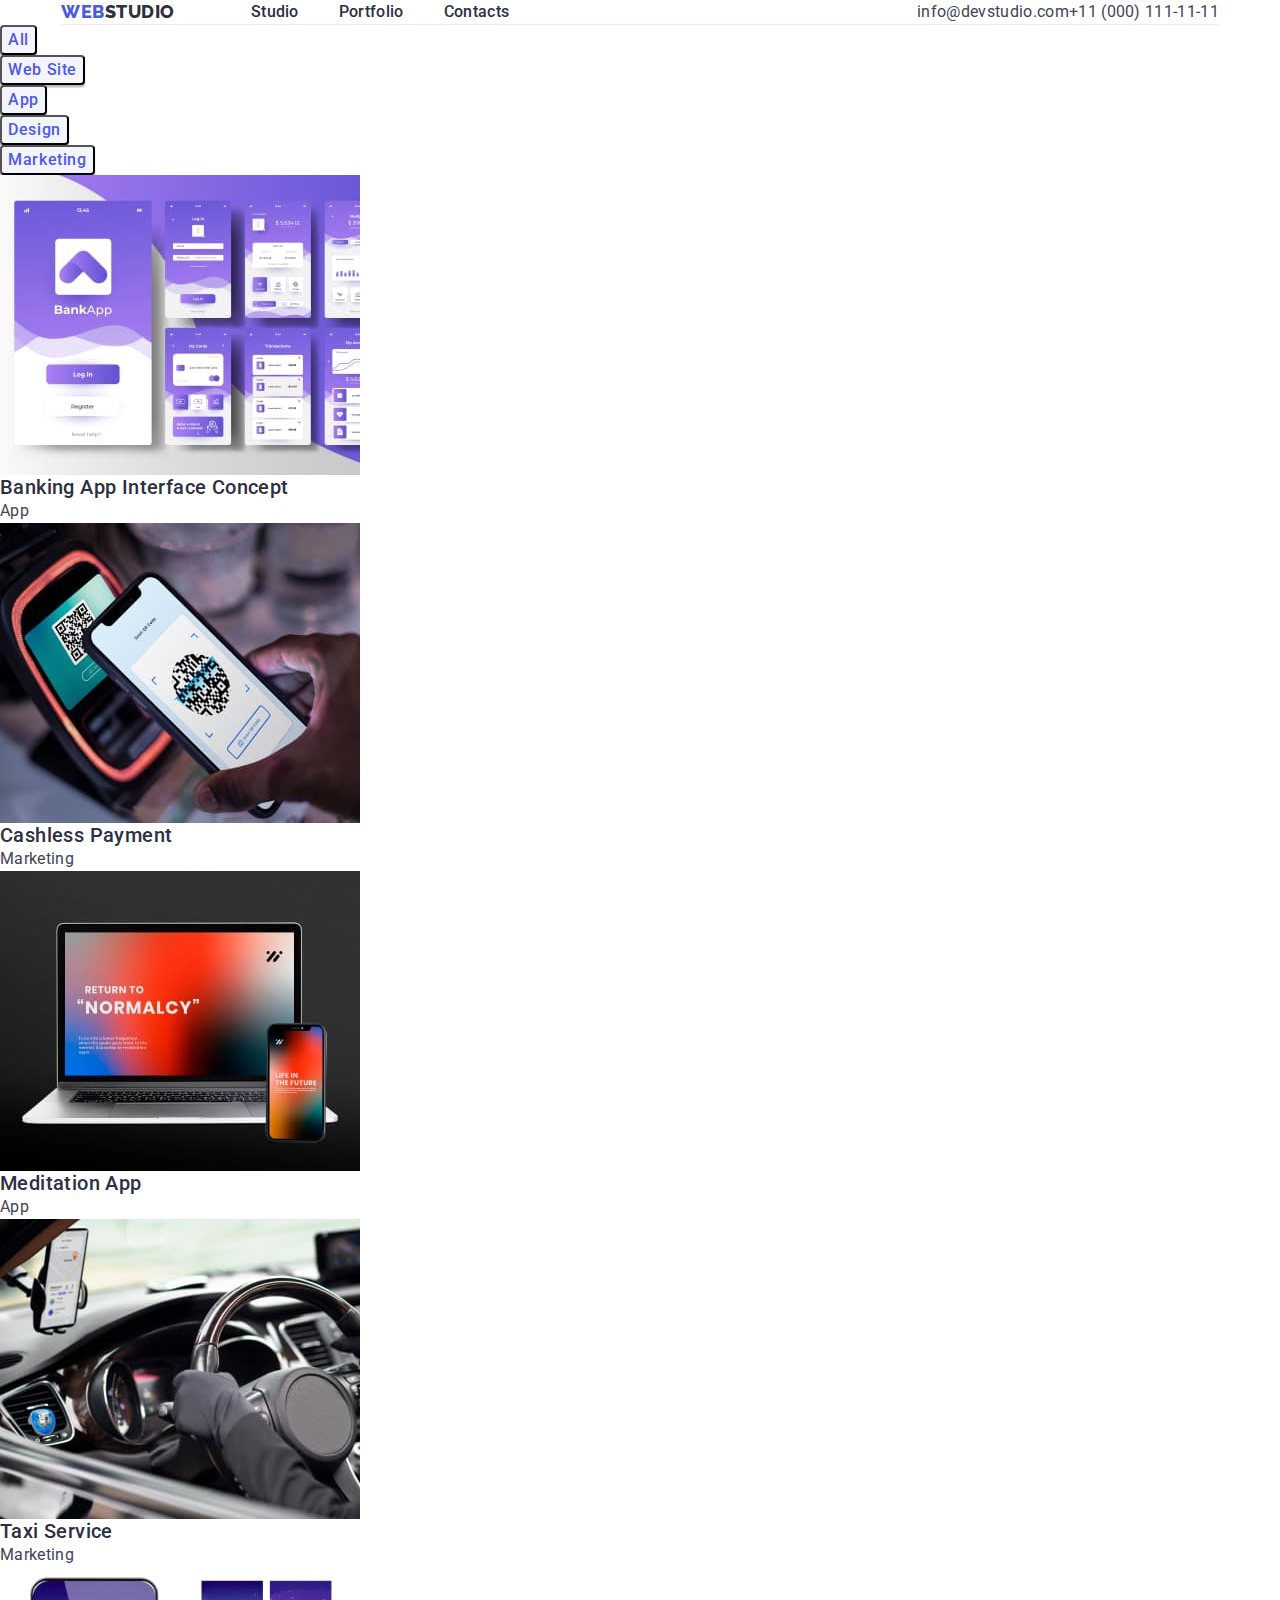
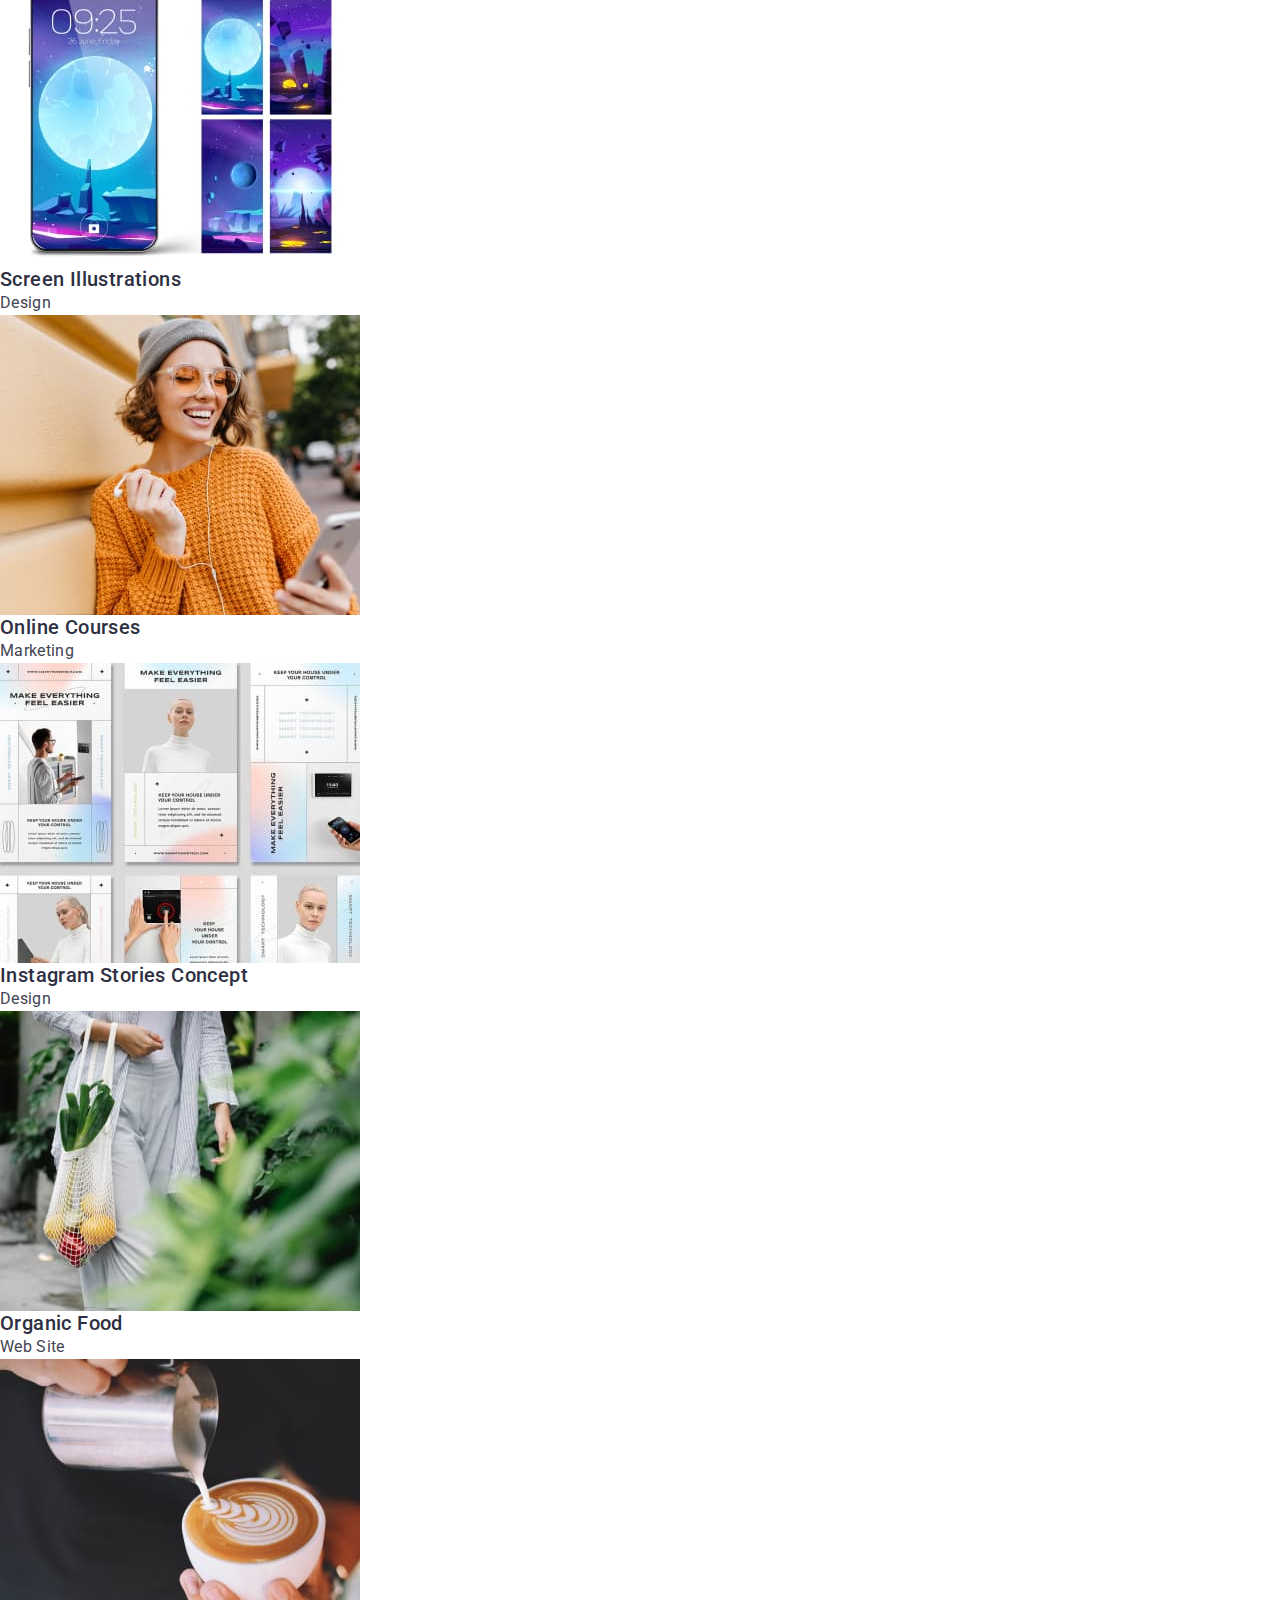
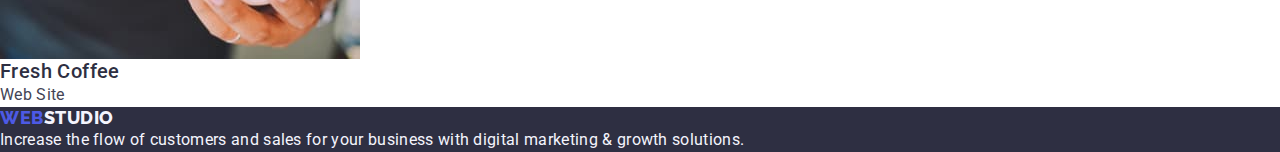
==== portfolio.html @ 2ce1f4b0 "main" ====
<!DOCTYPE html>
<html lang="en">
  <head>
    <meta charset="UTF-8" />
    <meta http-equiv="X-UA-Compatible" content="IE=edge" />
    <meta name="viewport" content="width=device-width, initial-scale=1.0" />
    <link rel="stylesheet" href="https://cdnjs.cloudflare.com/ajax/libs/modern-normalize/1.1.0/modern-normalize.min.css">
    <link rel="stylesheet" href="./css/styles.css" />
    <link rel="preconnect" href="https://fonts.googleapis.com" />
    <link rel="preconnect" href="https://fonts.gstatic.com" crossorigin />
    <link
      href="https://fonts.googleapis.com/css2?family=Montserrat:wght@400;700&family=Raleway:wght@800&family=Roboto:wght@400;500;700&display=swap"
      rel="stylesheet"
    />
    <title>Portfolio</title>
  </head>
  <body>
    <!--Navigation-->
    <header class="main-header">
      <div class="header-container cointainer">
      <nav class="main-navigation">
        <a class="link-logo link" href="./index.html">Web<span class="logo-studio">Studio</span></a>
        <ul class="list-navigation list">
          <li class="list-nav"><a href="./index.html" class="list-link link">Studio</a></li>
          <li class="list-nav">
            <a href="./portfolio.html" class="list-link link">Portfolio</a>
          </li>
          <li class="list-nav">
            <a href="" class="list-link link">Contacts</a>
          </li>
        </ul>
      </nav>
      <address class="adress-nav">
        <ul class="adress-list list">
          <li>
            <a href="mailto:info@devstudio.com" class="adress-link link">info@devstudio.com</a>
          </li>
          <li>
            <a href="tel:+110001111111" class="adress-link link">+11 (000) 111-11-11</a>
          </li>
        </ul>
      </address>
      </div>
    </header>
    <main>
      <!--Filter buttons-->
      <section class="portfolio-section">
        <h1 hidden class="port-hidden list">LOren ipsum</h1>
        <ul class="buttons-filters list">
          <li><button class="portfolio-btn" type="button">All</button></li>
          <li><button class="portfolio-btn" type="button">Web Site</button></li>
          <li><button class="portfolio-btn" type="button">App</button></li>
          <li><button class="portfolio-btn" type="button">Design</button></li>
          <li><button class="portfolio-btn" type="button">Marketing</button></li>
      </ul>
        <!--Photo main-->
        <ul class="photo-port list">
          <li class="photo-port-list">
            <a href="" class="link"><img
              src="./images/portfolio/bankapp.jpg"
              alt="baknking app"
              width="360"/>
            <h2 class="photo-name">Banking App Interface Concept</h2>
            <p class="photo-tag">App</p></a>
          </li>
          <li class="photo-port-list">
            <a href="" class="link"><img
              src="./images/portfolio/payment.jpg"
              alt="nfc payment"
              width="360"/>
            <h2 class="photo-name">Cashless Payment</h2>
            <p class="photo-tag">Marketing</p></a>
          </li>
          <li class="photo-port-list">
            <a href="" class="link"><img
              src="./images/portfolio/meditationapp.jpg"
              alt="notebook and mobile"
              width="360"
            />
            <h2 class="photo-name">Meditation App</h2>
            <p class="photo-tag">App</p></a>
          </li>
          <li class="photo-port-list">
            <a href="" class="link"><img
              src="./images/portfolio/taxiservices.jpg"
              alt="driving auto"
              width="360"
            />
            <h2 class="photo-name">Taxi Service</h2>
            <p class="photo-tag">Marketing</p></a>
          </li>
          <li class="photo-port-list">
            <a href="" class="link"><img
              src="./images/portfolio/screenilustration.jpg"
              alt="images in phone"
              width="360"/>
            <h2 class="photo-name">Screen Illustrations</h2>
            <p class="photo-tag">Design</p></a> 
          </li>
          <li class="photo-port-list">
           <a href="" class="link"><img
            src="./images/portfolio/onlinecources.jpg"
            alt="girl and mobile phone"
            width="360"/>
          <h2 class="photo-name">Online Courses</h2>
          <p class="photo-tag">Marketing</p></a> 
          </li>
          <li class="photo-port-list">
            <a href="" class="link"><img
              src="./images/portfolio/instagramstories.jpg"
              alt="instagram pictures"
              width="360"/>
            <h2 class="photo-name">Instagram Stories Concept</h2>
            <p class="photo-tag">Design</p></a>
          </li>
          <li class="photo-port-list">
           <a href="" class="link"><img
            src="./images/portfolio/organicfood.jpg"
            alt="bag with vegetables"
            width="360"/>
          <h2 class="photo-name">Organic Food</h2>
          <p class="photo-tag">Web Site</p></a> 
          </li>
          <li class="photo-port-list">
            <a href="" class="link"><img
              src="./images/portfolio/coffie.jpg"
              alt="barista makes coffee"
              width="360"
            />
            <h2 class="photo-name">Fresh Coffee</h2>
            <p class="photo-tag">Web Site</p></a>
          </li>
        </ul>
      </section>
    </main>
    <!--footer-->
    <footer class="footer">
      <a class="link-logo link" href="./index.html"
        >Web<span class="logo-footer">Studio</span></a
      >
      <p class="footer-text">
        Increase the flow of customers and sales for your business with digital
        marketing & growth solutions.
      </p>
    </footer>
  </body>
</html>
---- css/styles.css ----
:root {
  --maint-font: "Roboto", sans-serif;
  --secondary-font: "Raleway", sans-serif;
  --back-color: #FFFFFF;
  --color-sec: #434455;
  --color-main:#2e2f42;
  --color-button:#4d5ae5;
}
body {
  font-family: var(--maint-font);
  background-color:var(--back-color);
  color: var(--color-sec);
}
/* delete margin  */
h1,h2,h3,h4,p {
margin-top: 0;
margin-bottom: 0;}
ol,ul {
margin-top: 0;
margin-bottom: 0;
padding-left: 0;}
img {display: block;}
/* navigation link */
.link-logo {
  font-family: var(--secondary-font);
  font-weight: 800;
  font-size: 18px;
  line-height: 1.17;
  display: flex;
  align-items: center;
  letter-spacing: 0.03em;
  text-transform: uppercase;
  color: #4d5ae5;
}
.logo-studio {
  font-family: var(--secondary-font);
  font-weight: 800;
  font-size: 18px;
  line-height: 1.17;
  display: flex;
  align-items: center;
  letter-spacing: 0.03em;
  text-transform: uppercase;
  color: var(--color-main);
}
/* delete point */
.list {
  list-style: none;
}
/* delete down line */
.link {
  text-decoration: none;
}
/* style button */
button {
  cursor: pointer;
}
.cointainer {
  width: 1158px;
  margin-left: auto;
margin-right: auto;}

/* header */

.main-navigation {display: flex;
align-items: center;
column-gap: 76px;}
.list-navigation {display: flex;
column-gap: 40px;}

.header-container {display: flex;
  align-items: center;
border-bottom: 1px solid #E7E9FC;}

/* list navigation */
  .list-link { 
    font-weight: 500;
    font-size: 16px;
    line-height: 24px;
    letter-spacing: 0.02em;
    color: var(--color-main);}
    .list-link:hover,
    .list-link:focus {color: #404BBF;}
    .list-link:visited {color:#2E2F42;}
/* mobile and mail */
.adress-nav {
  font-style:normal;
  font-weight: 400;
  font-size: 16px;
  line-height: 1.5;
  letter-spacing: 0.02em;
  color: var(--color-sec);
  margin-left: auto;
}
.adress-list {display: flex;}

.list-mobile {margin-right: 40px;}

.adress-link {
font-weight: 400;
font-size: 16px;
line-height: 24px;
letter-spacing: 0.02em;
color: var(--color-sec);
}

.adress-link:focus,
.adress-link:hover {
  color: #404bbf;
}
/* hero page  and button*/
.main-section {
  
  background-color: #2e2f42;
}
.main-text-head {
  font-weight: 700;
  font-size: 56px;
  line-height: 1.07;
  
  text-align: center;
  align-items: center;
  letter-spacing: 0.02em;
  color: #ffffff;
  

}
.button-order {
  font-family: var(--maint-font);
  width: 169px;
  height: 56px;
  left: 636px;
  top: 428px;
  background: #4d5ae5;
  box-shadow: 0px 4px 4px rgba(0, 0, 0, 0.15);
  border-radius: 4px;
  /* text in  button */
  font-weight: 500;
  font-size: 16px;
  line-height: 24px;
  align-items: center;
  letter-spacing: 0.04em;
  color: #ffffff;
}
  
/* background button */
.button-order:hover,
.button-order:focus {
  background-color: #404BBF;
}



/* strategy 2 */
.strategy-head {
  font-style: normal;
  font-weight: 500;
  font-size: 20px;
  line-height: 24px;
  letter-spacing: 0.02em;
  color: #2e2f42;
}
.strategy-head-p {
  font-weight: 400;
  font-size: 16px;
  line-height: 24px;
  letter-spacing: 0.02em;
  color: #434455;
}
/* what are you */
.what-are-head {
  font-weight: 700;
  font-size: 36px;
  line-height: 1.11;
  text-align: center;
  letter-spacing: 0.02em;
  text-transform: capitalize;
  color: #2e2f42;
}
/* team section */
.team {
  background-color: #f4f4fd;
}
.team-head {
  font-weight: 700;
  font-size: 36px;
  line-height: 1.11;
  text-align: center;
  letter-spacing: 0.02em;
  text-transform: capitalize;
  color: #2e2f42;
}
/* team list */
.team-list-name {
  font-weight: 500;
  font-size: 20px;
  line-height: 24px;
  letter-spacing: 0.02em;
  color: #2e2f42;
}
.team-list-img {
  background-color: #FFFFFF;
}

/* team list profession (p) */
.team-list-prof {
  font-weight: 400;
  font-size: 16px;
  line-height: 24px;
  letter-spacing: 0.02em;
  color: #434455;
}
/* footer logo and text */
.footer {
  background-color: #2e2f42;
}
.logo-footer {
  font-weight: 800;
  font-size: 18px;
  line-height: 21px;
  display: flex;
  align-items: center;
  letter-spacing: 0.03em;
  text-transform: uppercase;
  color: #f4f4fd;
}
.footer-text {
  font-weight: 400;
  font-size: 16px;
  line-height: 24px;
  letter-spacing: 0.02em;
  color: #f4f4fd;
}

/* PORTFOLIO CSS */
/* PORTFOLIO CSS */
/* PORTFOLIO CSS */

/* Filter buttons */
.portfolio-btn{
  font-family: var(--maint-font);
  font-style: normal;
  font-weight: 500;
  font-size: 16px;
  line-height: 24px;
  display: flex;
  align-items: center;
  text-align: center;
  letter-spacing: 0.04em;
  color: var(--color-button);
  background: #f4f4fd;
  box-shadow: 0px 3px 1px rgba(0, 0, 0, 0.1), 0px 2px 1px rgba(0, 0, 0, 0.08),
    0px 2px 2px rgba(0, 0, 0, 0.12);
  border-radius: 4px;
  cursor: pointer;
}
.portfolio-btn:focus,
.portfolio-btn:hover
{ background-color: #404BBF;
color: #FFFFFF;}
/* photo list */
.photo-name {
  font-weight: 500;
  font-size: 20px;
  line-height: 24px;
  letter-spacing: 0.02em;
  color: #2e2f42;
}
.photo-tag {
  font-weight: 400;
  font-size: 16px;
  line-height: 24px;
  letter-spacing: 0.02em;
  color: #434455;
}
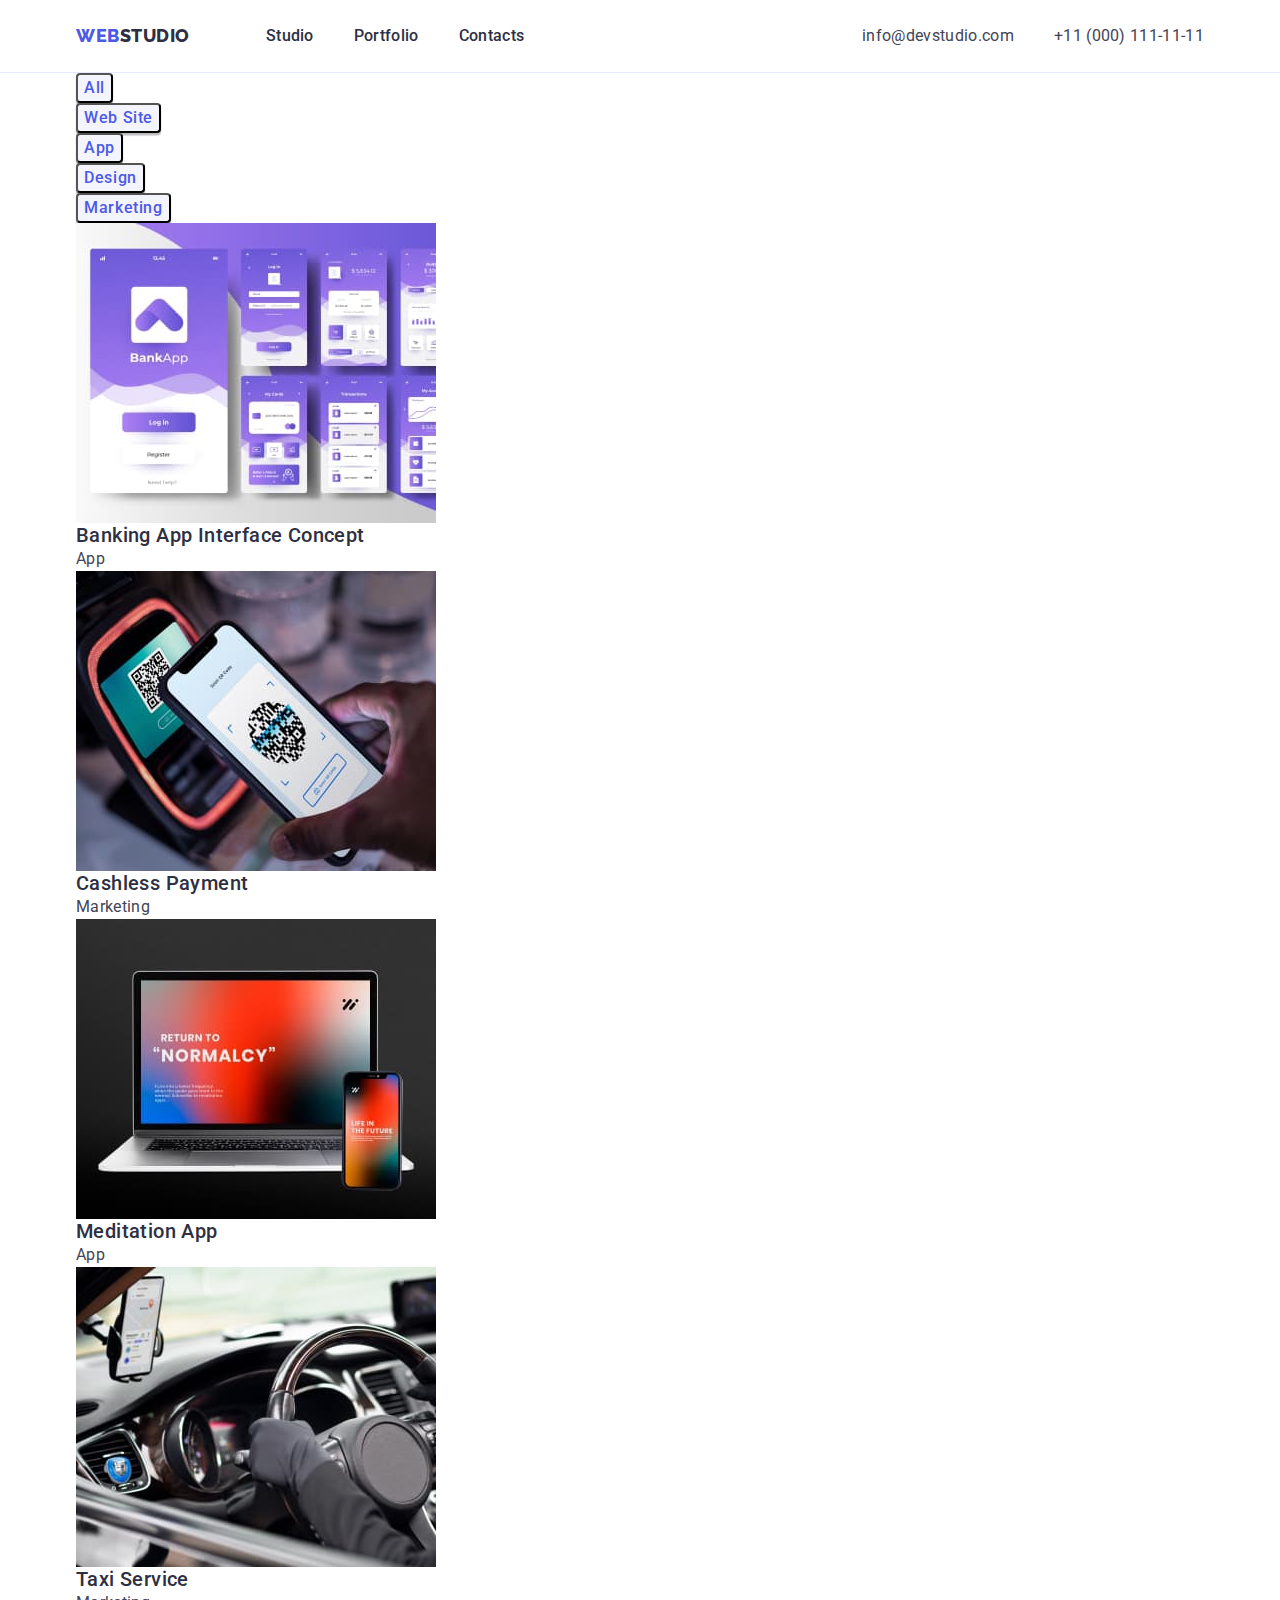
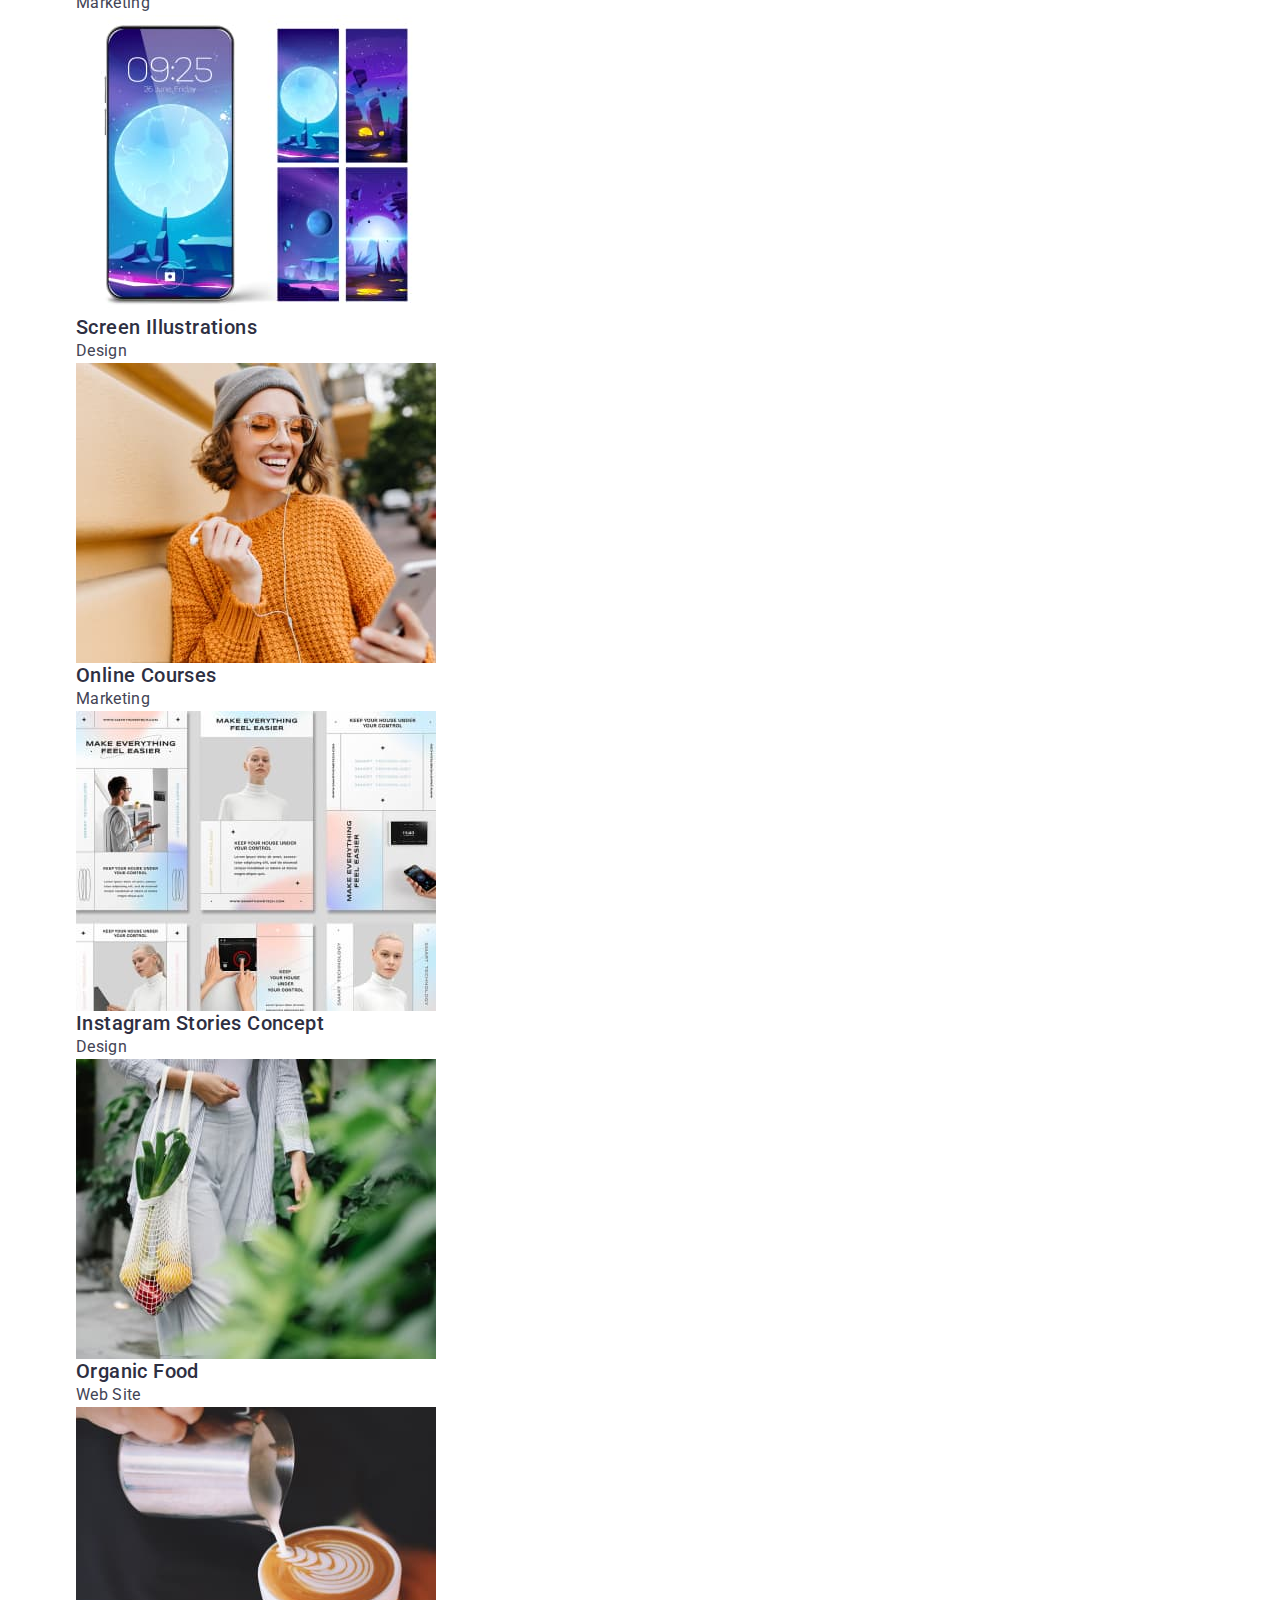
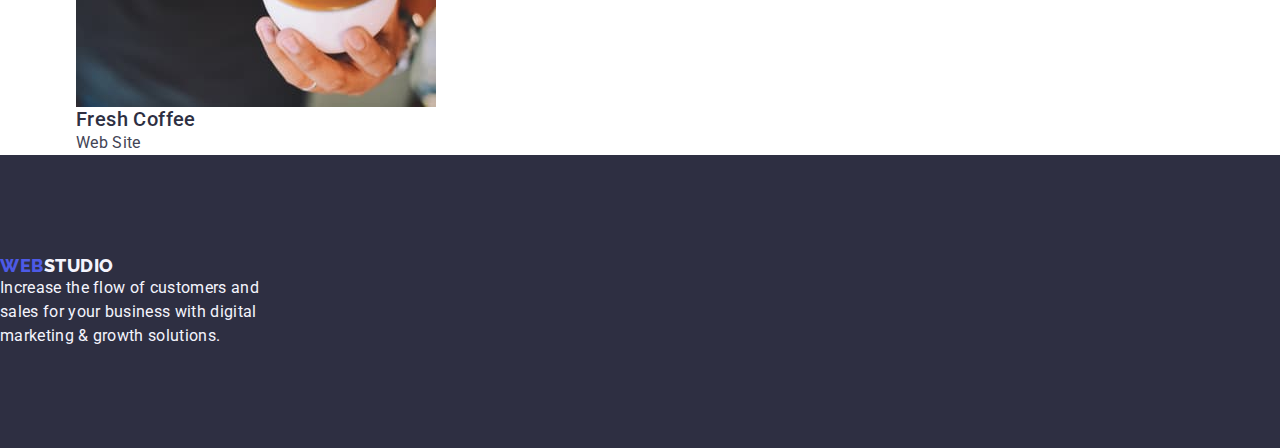
==== commit 7f5eec61: "fixz1" ====
--- a/portfolio.html
+++ b/portfolio.html
@@ -17,7 +17,7 @@
   <body>
     <!--Navigation-->
     <header class="main-header">
-      <div class="header-container cointainer">
+      <div class="header-container container">
       <nav class="main-navigation">
         <a class="link-logo link" href="./index.html">Web<span class="logo-studio">Studio</span></a>
         <ul class="list-navigation list">
@@ -45,6 +45,7 @@
     <main>
       <!--Filter buttons-->
       <section class="portfolio-section">
+        <div class="portfolio-div container">
         <h1 hidden class="port-hidden list">LOren ipsum</h1>
         <ul class="buttons-filters list">
           <li><button class="portfolio-btn" type="button">All</button></li>
@@ -131,6 +132,7 @@
             <p class="photo-tag">Web Site</p></a>
           </li>
         </ul>
+      </div>
       </section>
     </main>
     <!--footer-->
--- a/css/styles.css
+++ b/css/styles.css
@@ -55,23 +55,32 @@
 button {
   cursor: pointer;
 }
-.cointainer {
+.container {
   width: 1158px;
   margin-left: auto;
-margin-right: auto;}
+  margin-right: auto;
+  padding-left: 15px;
+  padding-right: 15px}
 
 /* header */
-
+.main-header {  border-bottom: 1px solid #e7e9fc;}
 .main-navigation {display: flex;
 align-items: center;
-column-gap: 76px;}
-.list-navigation {display: flex;
-column-gap: 40px;}
+}
+
+.list-nav {padding-top: 24px;
+  padding-bottom: 24px}
+
+.list-navigation {
+display: flex;
+gap: 40px;
+}
+
 
 .header-container {display: flex;
   align-items: center;
-border-bottom: 1px solid #E7E9FC;}
-
+}
+.link-logo {margin-right: 76px;}
 /* list navigation */
   .list-link { 
     font-weight: 500;
@@ -83,6 +92,10 @@
     .list-link:focus {color: #404BBF;}
     .list-link:visited {color:#2E2F42;}
 /* mobile and mail */
+.adress-list {display: flex;
+gap: 40px;}
+
+
 .adress-nav {
   font-style:normal;
   font-weight: 400;
@@ -92,9 +105,6 @@
   color: var(--color-sec);
   margin-left: auto;
 }
-.adress-list {display: flex;}
-
-.list-mobile {margin-right: 40px;}
 
 .adress-link {
 font-weight: 400;
@@ -110,29 +120,31 @@
 }
 /* hero page  and button*/
 .main-section {
-  
+  padding: 188px 0;
   background-color: #2e2f42;
 }
 .main-text-head {
   font-weight: 700;
   font-size: 56px;
   line-height: 1.07;
-  
-  text-align: center;
-  align-items: center;
+  max-width: 496px;
+  text-align: center;
   letter-spacing: 0.02em;
   color: #ffffff;
-  
-
+  margin-left: auto;
+  margin-right: auto;
+  margin-bottom: 48px;
 }
 .button-order {
+  display: block;
   font-family: var(--maint-font);
-  width: 169px;
-  height: 56px;
+  min-width: 169px;
+  min-height: 56px;
   left: 636px;
   top: 428px;
   background: #4d5ae5;
   box-shadow: 0px 4px 4px rgba(0, 0, 0, 0.15);
+  border: none;
   border-radius: 4px;
   /* text in  button */
   font-weight: 500;
@@ -141,6 +153,8 @@
   align-items: center;
   letter-spacing: 0.04em;
   color: #ffffff;
+  margin-left: auto;
+  margin-right: auto;
 }
   
 /* background button */
@@ -149,9 +163,10 @@
   background-color: #404BBF;
 }
 
-
-
 /* strategy 2 */
+.strategy-sec {
+  padding-top: 120px;
+  padding-bottom: 120px;}
 .strategy-head {
   font-style: normal;
   font-weight: 500;
@@ -159,6 +174,8 @@
   line-height: 24px;
   letter-spacing: 0.02em;
   color: #2e2f42;
+  margin-bottom: 8px;
+  
 }
 .strategy-head-p {
   font-weight: 400;
@@ -167,6 +184,12 @@
   letter-spacing: 0.02em;
   color: #434455;
 }
+.strategy-list {
+  display: flex;
+  gap: 24px;}
+  .strategy-list-second {
+    width: calc((100% - 72px) / 4);}
+
 /* what are you */
 .what-are-head {
   font-weight: 700;
@@ -176,11 +199,29 @@
   letter-spacing: 0.02em;
   text-transform: capitalize;
   color: #2e2f42;
-}
+  margin-bottom: 72px;}
+.what-are-list {
+  display: flex;
+  gap: 24px;}
+.what-are-list-sec {
+  width: calc((100%-48px)/3);
+}
+.what-are {padding-bottom: 120px;}
+/* .div-whatareyou {padding-bottom: 120px;} */
+
 /* team section */
 .team {
   background-color: #f4f4fd;
-}
+  padding-top: 120px;
+  padding-bottom: 120px;
+}
+.team-list {display: flex;
+gap: 24px;}
+
+.team-text {
+  padding: 32px 16px;
+}
+
 .team-head {
   font-weight: 700;
   font-size: 36px;
@@ -189,6 +230,7 @@
   letter-spacing: 0.02em;
   text-transform: capitalize;
   color: #2e2f42;
+  margin-bottom: 72px;
 }
 /* team list */
 .team-list-name {
@@ -197,9 +239,13 @@
   line-height: 24px;
   letter-spacing: 0.02em;
   color: #2e2f42;
+  text-align: center;
+  margin-bottom: 8px;
 }
 .team-list-img {
   background-color: #FFFFFF;
+  width: calc((100% - 72px) / 4);
+  border-radius: 0px 0px 4px 4px;
 }
 
 /* team list profession (p) */
@@ -209,10 +255,13 @@
   line-height: 24px;
   letter-spacing: 0.02em;
   color: #434455;
+  text-align: center;
 }
 /* footer logo and text */
 .footer {
   background-color: #2e2f42;
+  padding-top: 100px;
+  padding-bottom: 100px;
 }
 .logo-footer {
   font-weight: 800;
@@ -225,12 +274,16 @@
   color: #f4f4fd;
 }
 .footer-text {
+  max-width: 264px;
   font-weight: 400;
   font-size: 16px;
   line-height: 24px;
   letter-spacing: 0.02em;
   color: #f4f4fd;
 }
+
+.link-logo-footer {display: inline-block;
+margin-bottom: 16px;}
 
 /* PORTFOLIO CSS */
 /* PORTFOLIO CSS */
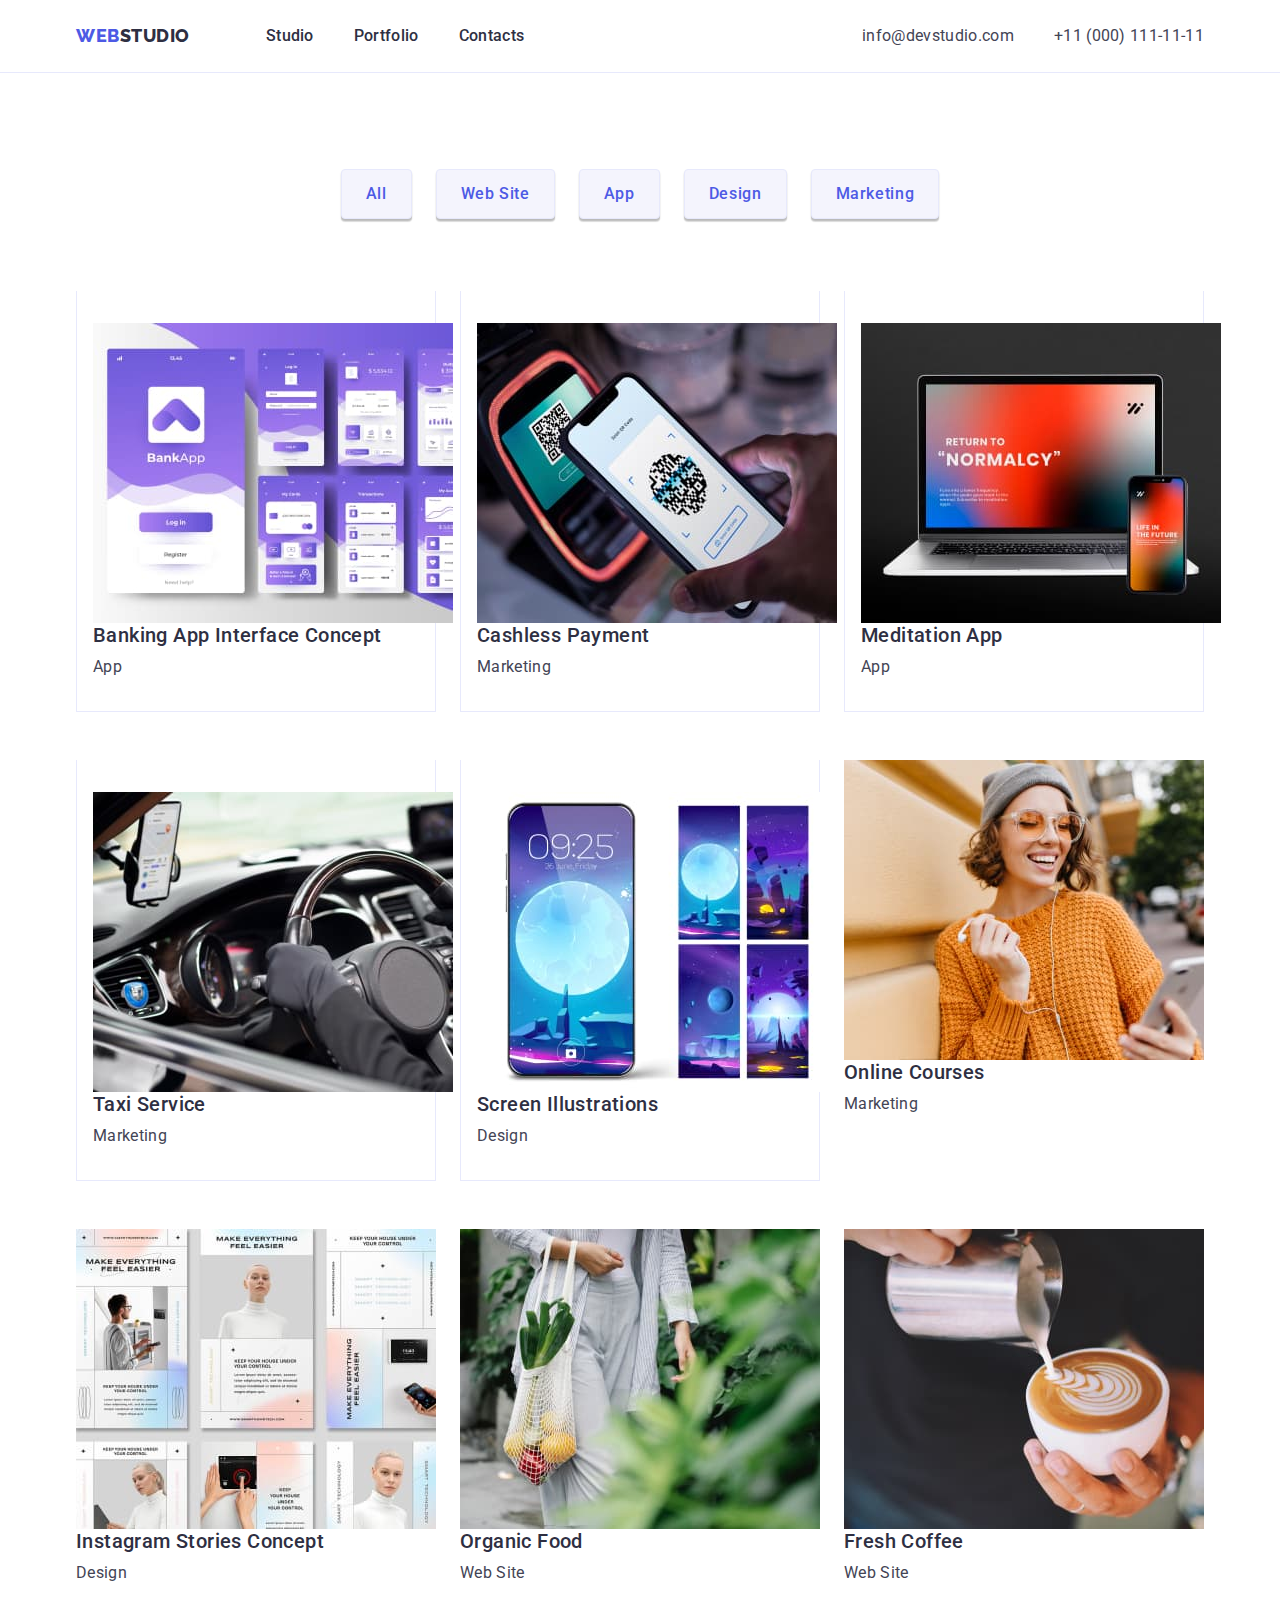
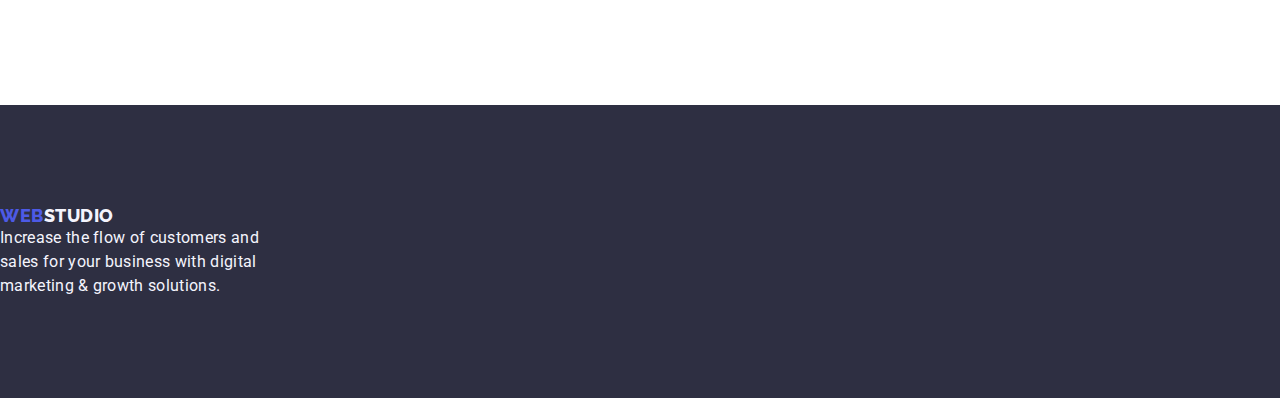
==== commit 6a316018: "fiz321" ====
--- a/portfolio.html
+++ b/portfolio.html
@@ -57,46 +57,50 @@
         <!--Photo main-->
         <ul class="photo-port list">
           <li class="photo-port-list">
+            <div class="photo-name-tag">
             <a href="" class="link"><img
               src="./images/portfolio/bankapp.jpg"
               alt="baknking app"
               width="360"/>
+              
             <h2 class="photo-name">Banking App Interface Concept</h2>
-            <p class="photo-tag">App</p></a>
+            <p class="photo-tag">App</p></a></div>
           </li>
           <li class="photo-port-list">
+            <div class="photo-name-tag">
             <a href="" class="link"><img
               src="./images/portfolio/payment.jpg"
               alt="nfc payment"
               width="360"/>
             <h2 class="photo-name">Cashless Payment</h2>
-            <p class="photo-tag">Marketing</p></a>
+            <p class="photo-tag">Marketing</p></a></div>
           </li>
           <li class="photo-port-list">
+            <div class="photo-name-tag">
             <a href="" class="link"><img
               src="./images/portfolio/meditationapp.jpg"
               alt="notebook and mobile"
-              width="360"
-            />
+              width="360"/>
             <h2 class="photo-name">Meditation App</h2>
-            <p class="photo-tag">App</p></a>
+            <p class="photo-tag">App</p></a></div>
           </li>
           <li class="photo-port-list">
+            <div class="photo-name-tag">
             <a href="" class="link"><img
               src="./images/portfolio/taxiservices.jpg"
               alt="driving auto"
-              width="360"
-            />
+              width="360"/>
             <h2 class="photo-name">Taxi Service</h2>
-            <p class="photo-tag">Marketing</p></a>
+            <p class="photo-tag">Marketing</p></a></div>
           </li>
           <li class="photo-port-list">
+            <div class="photo-name-tag">
             <a href="" class="link"><img
               src="./images/portfolio/screenilustration.jpg"
               alt="images in phone"
               width="360"/>
             <h2 class="photo-name">Screen Illustrations</h2>
-            <p class="photo-tag">Design</p></a> 
+            <p class="photo-tag">Design</p></a></div>
           </li>
           <li class="photo-port-list">
            <a href="" class="link"><img
--- a/css/styles.css
+++ b/css/styles.css
@@ -5,6 +5,7 @@
   --color-sec: #434455;
   --color-main:#2e2f42;
   --color-button:#4d5ae5;
+  --border-button:#e7e9fc;
 }
 body {
   font-family: var(--maint-font);
@@ -301,16 +302,19 @@
   text-align: center;
   letter-spacing: 0.04em;
   color: var(--color-button);
+  border:1px solid var(--border-button);
   background: #f4f4fd;
   box-shadow: 0px 3px 1px rgba(0, 0, 0, 0.1), 0px 2px 1px rgba(0, 0, 0, 0.08),
     0px 2px 2px rgba(0, 0, 0, 0.12);
   border-radius: 4px;
   cursor: pointer;
+  padding: 12px 24px;
 }
 .portfolio-btn:focus,
 .portfolio-btn:hover
 { background-color: #404BBF;
-color: #FFFFFF;}
+color: #FFFFFF;
+border: 1px solid transparent}
 /* photo list */
 .photo-name {
   font-weight: 500;
@@ -326,3 +330,22 @@
   letter-spacing: 0.02em;
   color: #434455;
 }
+.portfolio-section {padding-top: 96px;
+padding-bottom: 120px;}
+
+.buttons-filters {display: flex;
+justify-content: center;
+gap: 24px;
+margin-bottom: 72px;}
+/* photo main  */
+.photo-port {display: flex;
+flex-wrap: wrap;
+gap: 48px 24px;}
+
+.photo-port-list {width: calc((100% - 48px) / 3);}
+
+.photo-name-tag {padding: 32px 16px;
+  border: 1px solid #e7e9fc;
+  border-top: none;
+}
+.photo-name {margin-bottom: 8px;}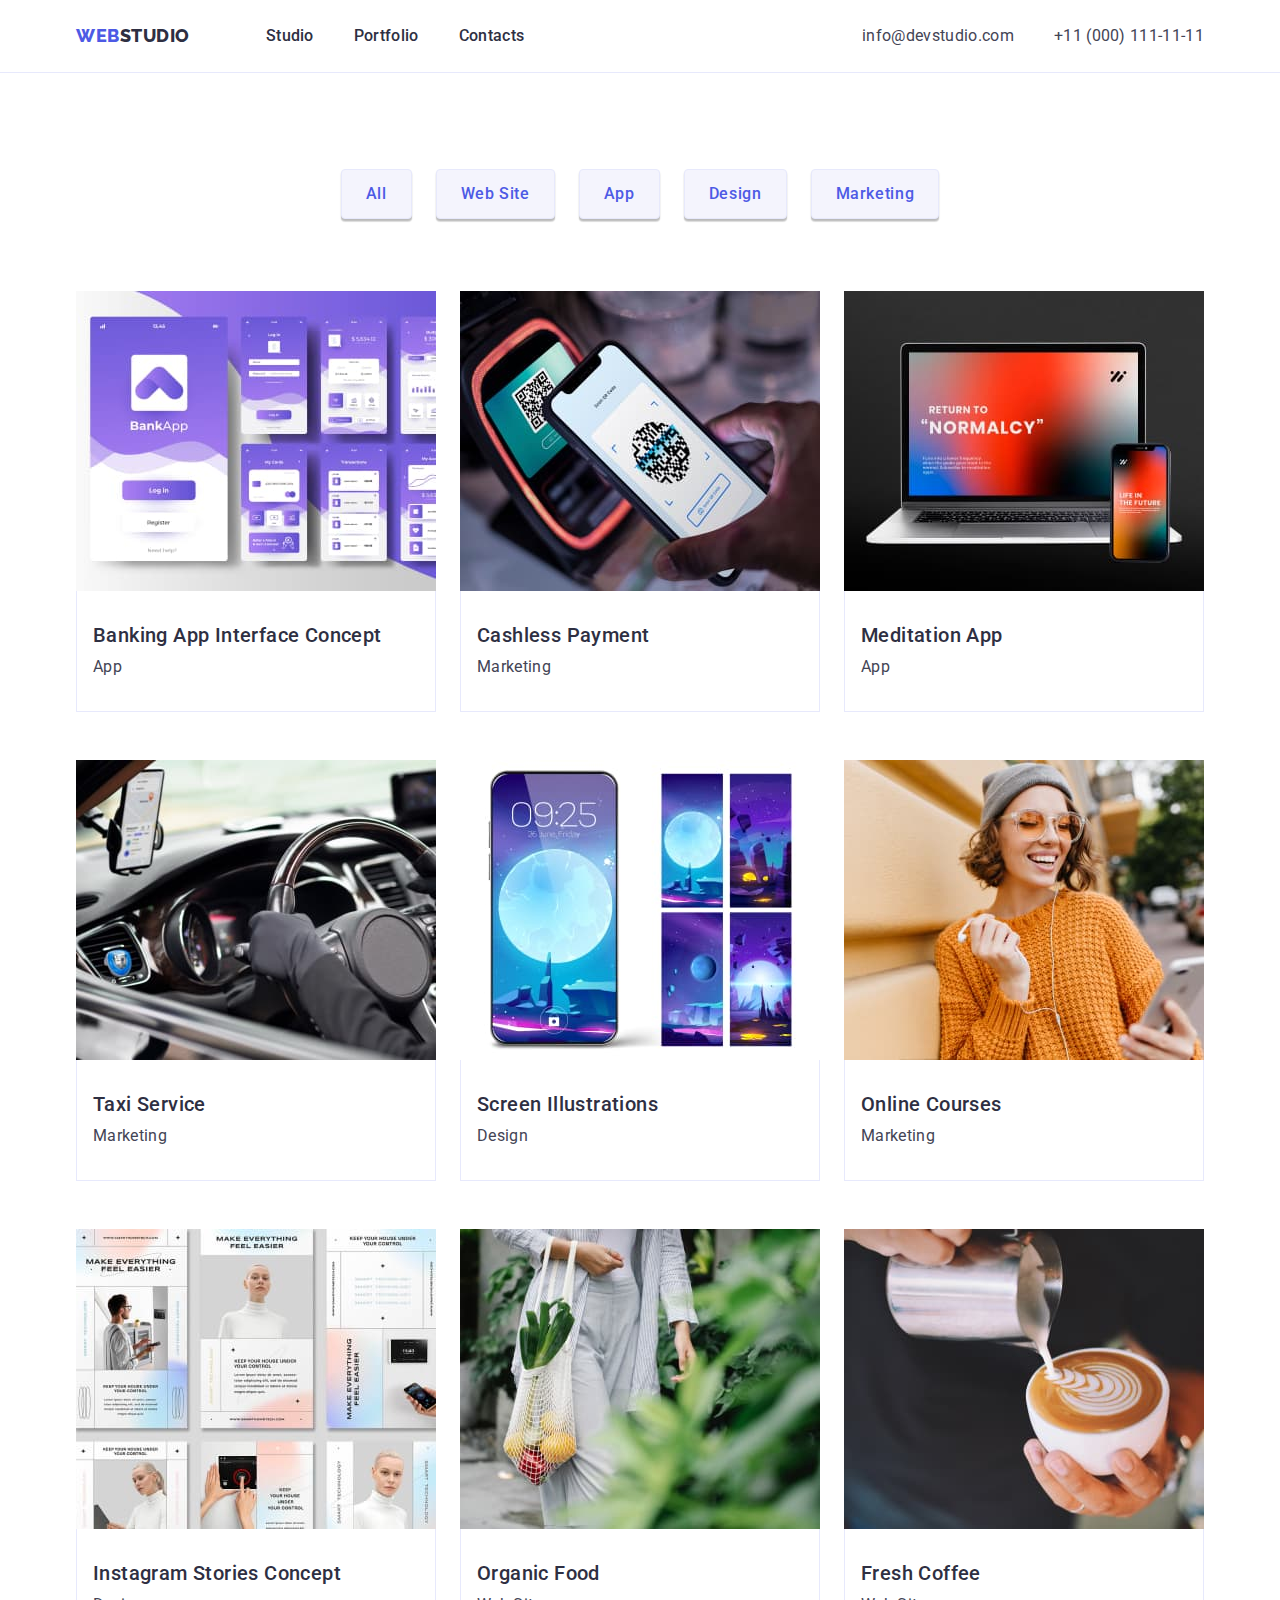
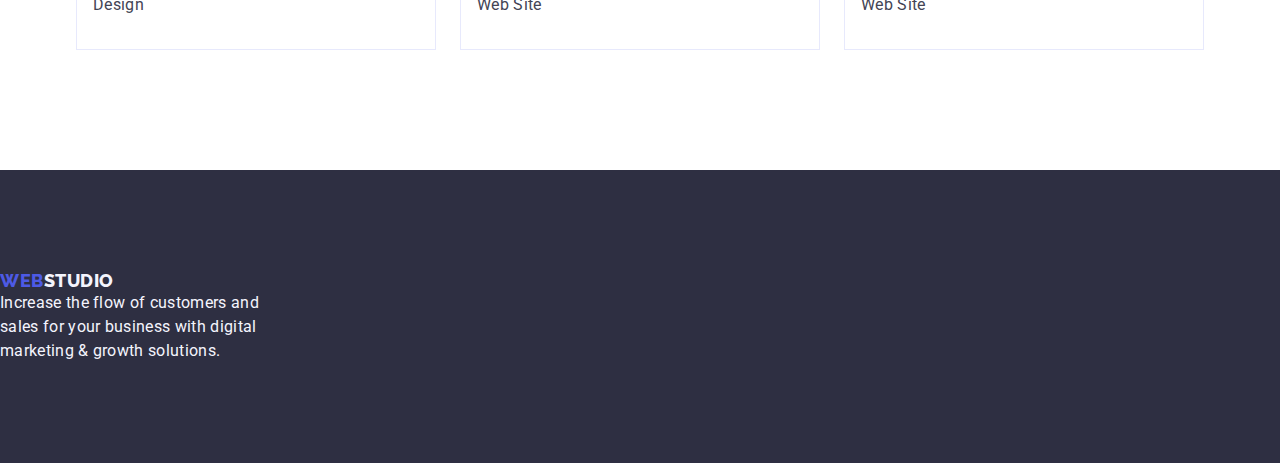
==== commit c3b1dab1: "fixo1" ====
--- a/portfolio.html
+++ b/portfolio.html
@@ -57,83 +57,89 @@
         <!--Photo main-->
         <ul class="photo-port list">
           <li class="photo-port-list">
-            <div class="photo-name-tag">
             <a href="" class="link"><img
               src="./images/portfolio/bankapp.jpg"
               alt="baknking app"
               width="360"/>
-              
+              <div class="photo-name-tag">
             <h2 class="photo-name">Banking App Interface Concept</h2>
-            <p class="photo-tag">App</p></a></div>
+            <p class="photo-tag">App</p></div></a>
           </li>
           <li class="photo-port-list">
-            <div class="photo-name-tag">
+            
             <a href="" class="link"><img
               src="./images/portfolio/payment.jpg"
               alt="nfc payment"
               width="360"/>
+              <div class="photo-name-tag">
             <h2 class="photo-name">Cashless Payment</h2>
-            <p class="photo-tag">Marketing</p></a></div>
+            <p class="photo-tag">Marketing</p></div></a>
           </li>
           <li class="photo-port-list">
-            <div class="photo-name-tag">
+            
             <a href="" class="link"><img
               src="./images/portfolio/meditationapp.jpg"
               alt="notebook and mobile"
               width="360"/>
+              <div class="photo-name-tag">
             <h2 class="photo-name">Meditation App</h2>
-            <p class="photo-tag">App</p></a></div>
+            <p class="photo-tag">App</p></div></a>
           </li>
           <li class="photo-port-list">
-            <div class="photo-name-tag">
+            
             <a href="" class="link"><img
               src="./images/portfolio/taxiservices.jpg"
               alt="driving auto"
               width="360"/>
+              <div class="photo-name-tag">
             <h2 class="photo-name">Taxi Service</h2>
-            <p class="photo-tag">Marketing</p></a></div>
+            <p class="photo-tag">Marketing</p></div></a>
           </li>
           <li class="photo-port-list">
-            <div class="photo-name-tag">
+            
             <a href="" class="link"><img
               src="./images/portfolio/screenilustration.jpg"
               alt="images in phone"
               width="360"/>
+              <div class="photo-name-tag">
             <h2 class="photo-name">Screen Illustrations</h2>
-            <p class="photo-tag">Design</p></a></div>
+            <p class="photo-tag">Design</p></div></a>
           </li>
           <li class="photo-port-list">
            <a href="" class="link"><img
             src="./images/portfolio/onlinecources.jpg"
             alt="girl and mobile phone"
             width="360"/>
+            <div class="photo-name-tag">
           <h2 class="photo-name">Online Courses</h2>
-          <p class="photo-tag">Marketing</p></a> 
+          <p class="photo-tag">Marketing</p></div></a> 
           </li>
           <li class="photo-port-list">
             <a href="" class="link"><img
               src="./images/portfolio/instagramstories.jpg"
               alt="instagram pictures"
               width="360"/>
+              <div class="photo-name-tag">
             <h2 class="photo-name">Instagram Stories Concept</h2>
-            <p class="photo-tag">Design</p></a>
+            <p class="photo-tag">Design</p></div></a>
           </li>
           <li class="photo-port-list">
            <a href="" class="link"><img
             src="./images/portfolio/organicfood.jpg"
             alt="bag with vegetables"
             width="360"/>
+            <div class="photo-name-tag">
           <h2 class="photo-name">Organic Food</h2>
-          <p class="photo-tag">Web Site</p></a> 
+          <p class="photo-tag">Web Site</p></div></a> 
           </li>
           <li class="photo-port-list">
             <a href="" class="link"><img
               src="./images/portfolio/coffie.jpg"
               alt="barista makes coffee"
-              width="360"
-            />
+              width="360"/>
+              <div class="photo-name-tag">
             <h2 class="photo-name">Fresh Coffee</h2>
-            <p class="photo-tag">Web Site</p></a>
+            <p class="photo-tag">Web Site</p></div></a>
           </li>
         </ul>
       </div>
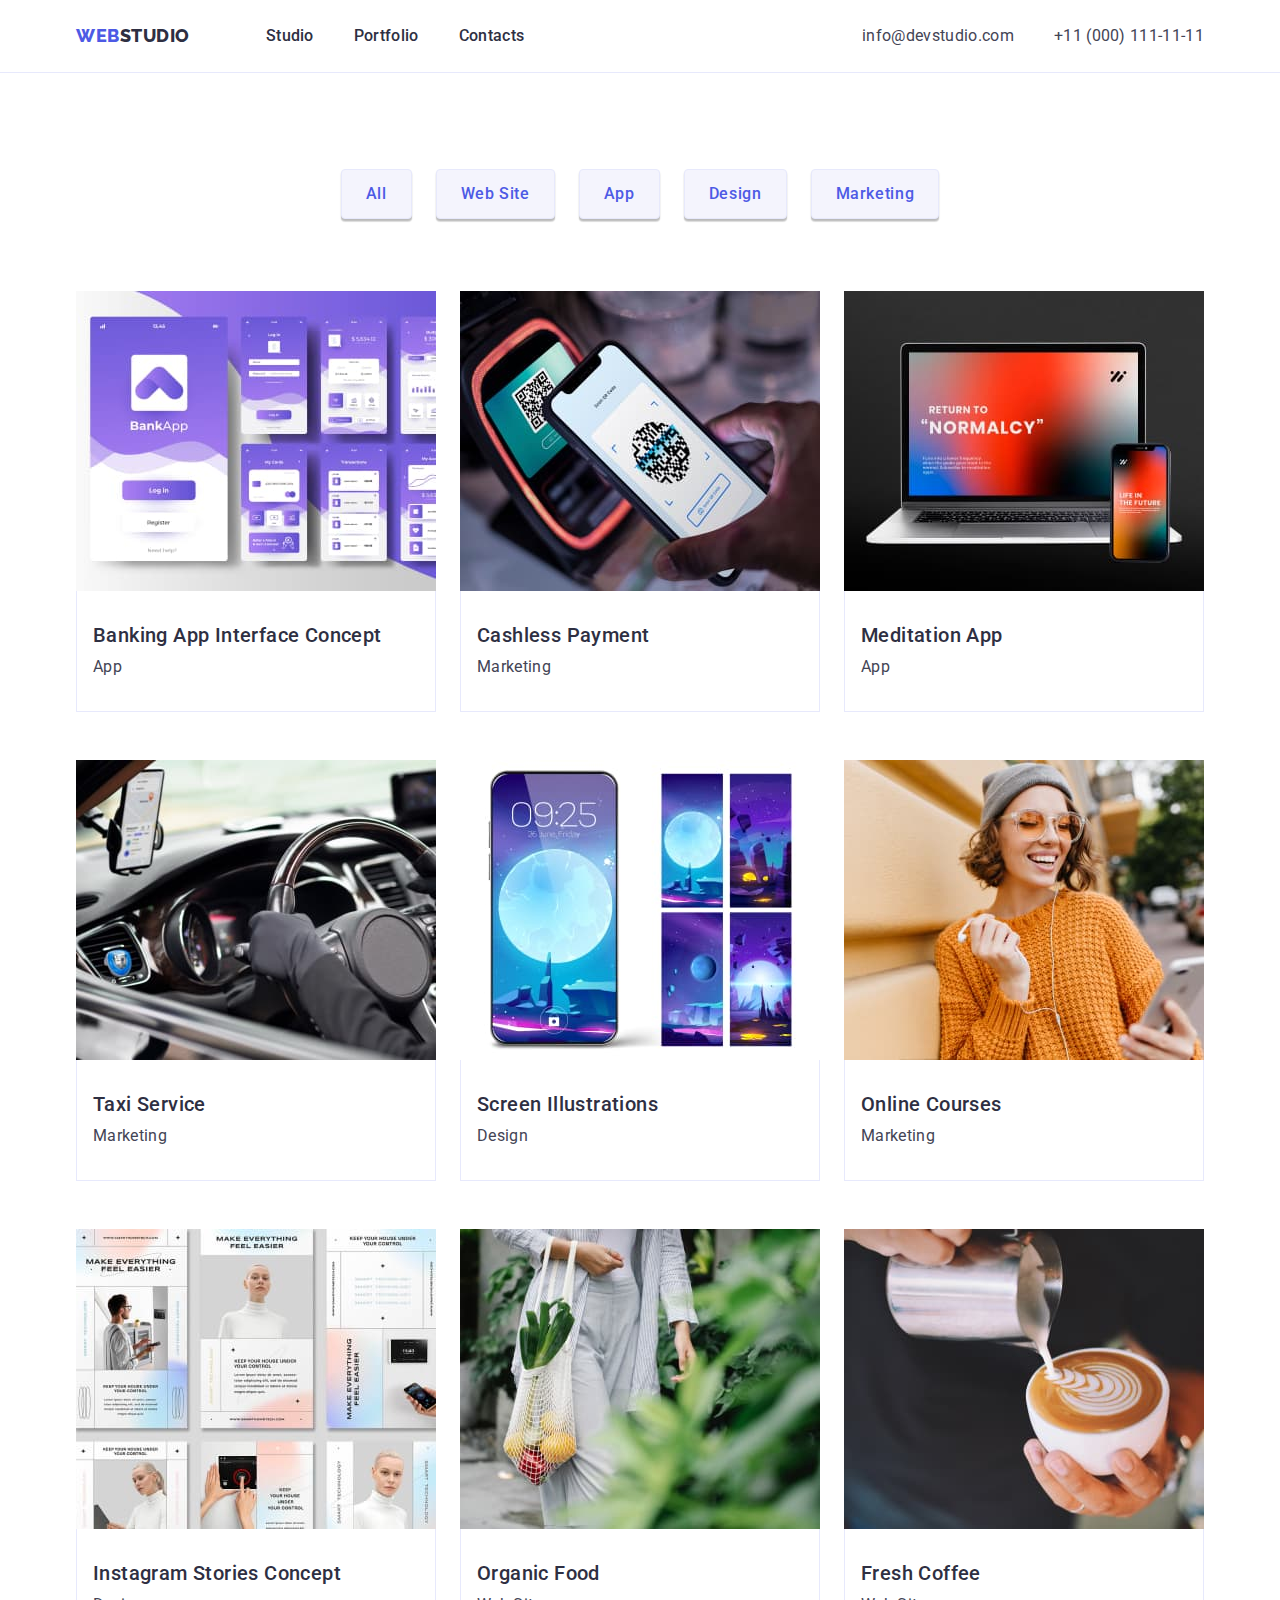
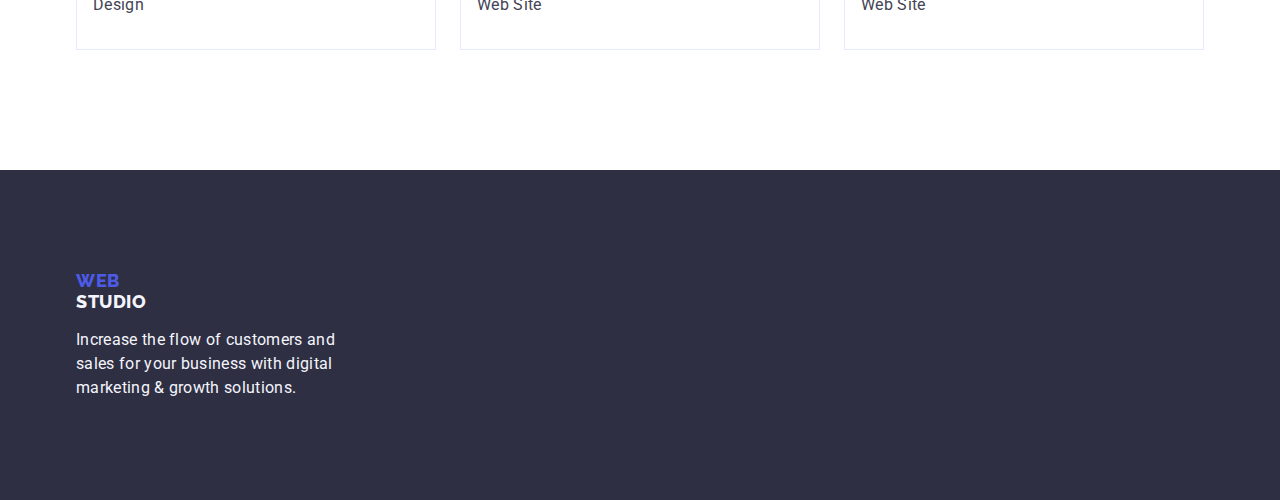
==== commit cdcfdd2c: "fixfooter" ====
--- a/portfolio.html
+++ b/portfolio.html
@@ -147,13 +147,14 @@
     </main>
     <!--footer-->
     <footer class="footer">
-      <a class="link-logo link" href="./index.html"
-        >Web<span class="logo-footer">Studio</span></a
-      >
+      <div class="footer-main container">
+      <a class="link-logo link link-logo-footer" href="./index.html"
+        >Web<span class="logo-footer">Studio</span></a>
       <p class="footer-text">
         Increase the flow of customers and sales for your business with digital
         marketing & growth solutions.
       </p>
+    </div>
     </footer>
   </body>
 </html>
